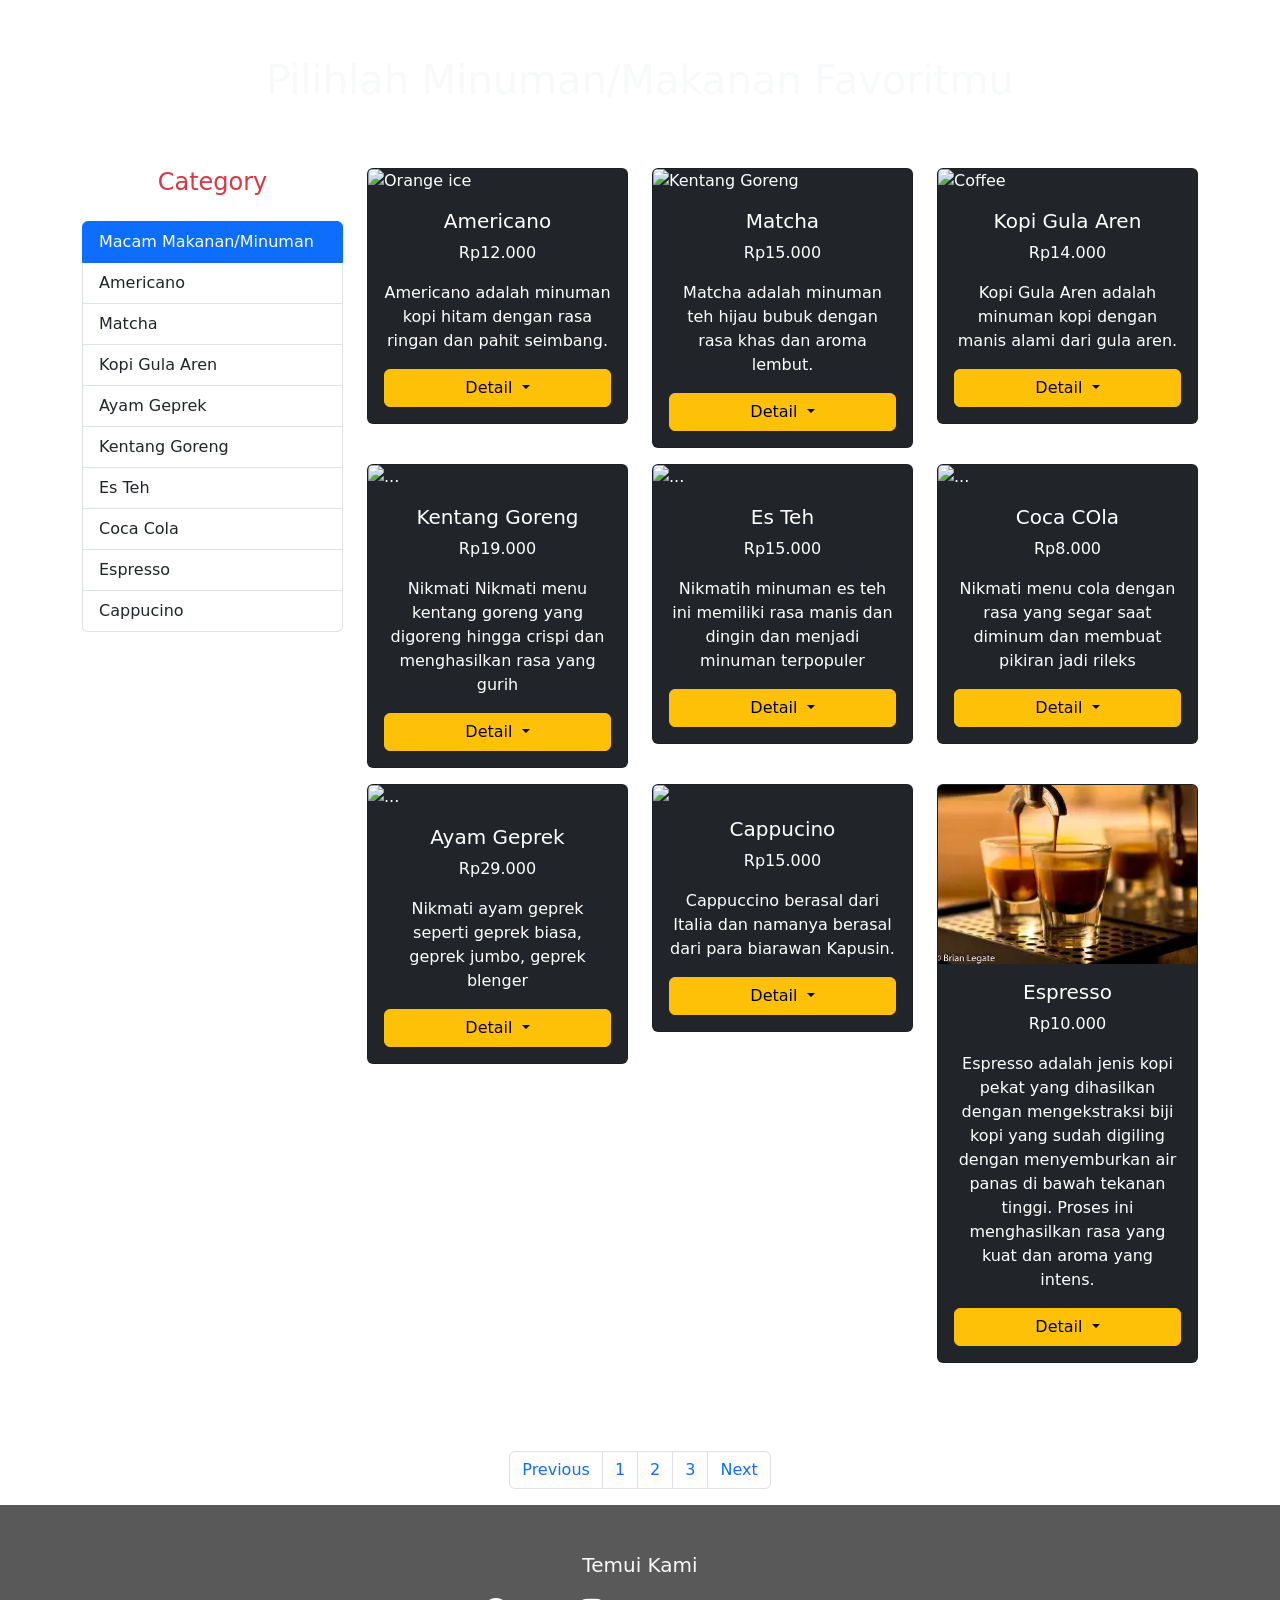
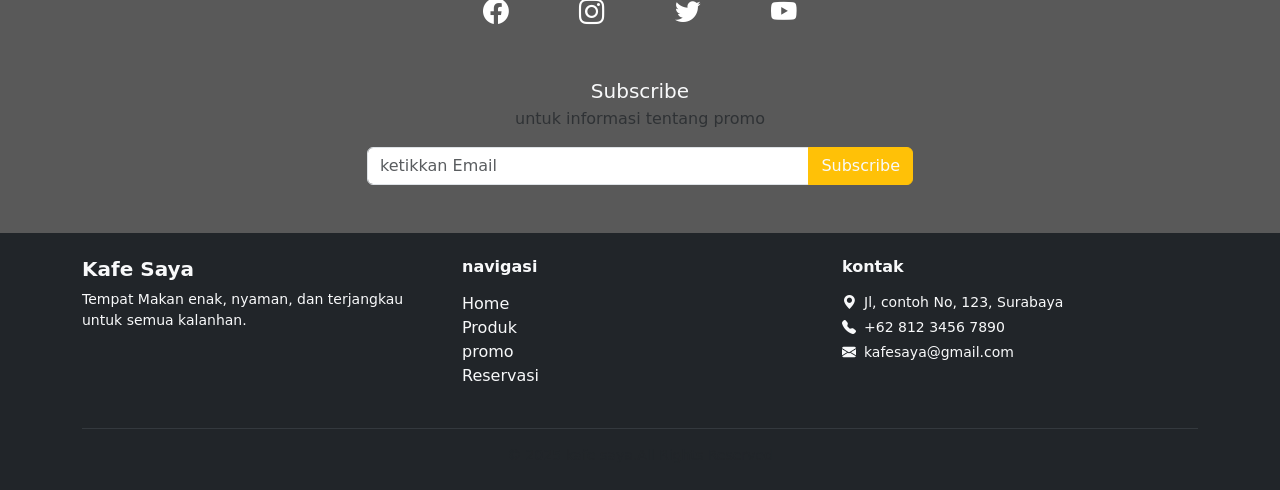
==== produk.html @ 9f68cd5d "Add files via upload" ====
<!DOCTYPE html>
<html lang="en">
<head>
    <meta charset="UTF-8">
    <meta name="viewport" content="width=device-width, initial-scale=1.0">
    <title>Produk Kami</title>
    <link href="https://cdn.jsdelivr.net/npm/bootstrap@5.3.2/dist/css/bootstrap.min.css" rel="stylesheet">
    <link rel="stylesheet" href="https://cdn.jsdelivr.net/npm/bootstrap-icons@1.11.3/font/bootstrap-icons.css">
    <link rel="stylesheet" href="https://cdn.jsdelivr.net/npm/lightbox2@2.11.4/dist/css/lightbox.min.css">
    <link rel="stylesheet" href="style.css">
</head>
<body>

    <nav class="navbar navbar-expand-lg navbar-dark my-navbar">
    <div class="container">
        <a class="navbar-brand" href="#">Produk Coffee Kami</a>
        <button class="navbar-toggler" type="button" data-bs-toggle="collapse" data-bs-target="#navbarNav">
            <span class="navbar-toggler-icon"></span>
        </button>

        <div class="collapse navbar-collapse" id="navbarNav">
            <ul class="navbar-nav ms-auto">
                <li class="nav-item">
                    <a class="nav-link" href="index.html">Home</a>
                </li>
                <li class="nav-item">
                    <a class="nav-link active" href="produk.html">Produk</a>
                </li>
                <li class="nav-item">
                    <a class="nav-link" href="#">Cart</a>
                </li>
                <li class="nav-item">
                    <a class="nav-link" href="#">Contact</a>
                </li>
            </ul>
        </div>
    </div>
</nav>
    
    <div class="container-fluid produk-banner align-items-center d-flex justify-content-center">
        <div class="container">
            <h1 class="text-light text-center mb-3">Pilihlah Minuman/Makanan Favoritmu</h1>
            <div class="col-md-8 offset-md-2">
            </div>
        </div>
    </div>

<section class="container-fluid py-5">
    <div class="container">
        <div class="row">
            <div class="col-md-4 col-lg-3 mb-5">
                <h4 class="text-danger text-center mb-4">Category</h4>
                <ul class="list-group">
                    <li class="list-group-item list-group-item active" aria-current="true">Macam Makanan/Minuman</li>
                    <li class="list-group-item">Americano</li>
                    <li class="list-group-item">Matcha</li>
                    <li class="list-group-item">Kopi Gula Aren</li>
                    <li class="list-group-item">Ayam Geprek</li>
                    <li class="list-group-item">Kentang Goreng</li>
                    <li class="list-group-item">Es Teh</li>
                    <li class="list-group-item">Coca Cola</li>
                    <li class="list-group-item">Espresso</li>
                    <li class="list-group-item">Cappucino</li>
                </ul>
            </div>

            <div class="col-md-8 col-lg-9">
                <div class="row">
                <div class="col-sm-6 col-lg-4 mb-3">
                    <div class="card bg-dark text-white">
                            <img src="https://encrypted-tbn0.gstatic.com/images?q=tbn:ANd9GcTWldJbnVcHgZyDX0f5NnvTD-dmhC1y3GeZBA&sclass=" class="card-img-top" alt="Orange ice">
                        <div class="card-body text-center">
                            <h5 class="card-title">Americano</h5>
                            <p class="mb-3">Rp12.000</p>
                            <p class="card-text">Americano adalah minuman kopi hitam dengan rasa ringan dan pahit seimbang.</p>
                            <div class="dropdown">
                                <button class="btn btn-warning dropdown-toggle w-100" data-bs-toggle="dropdown">
                                    Detail
                                </button>
                                <ul class="dropdown-menu w-100 text-center">
                                    <li><a class="dropdown-item" href="#">See Detail</a></li>
                                </ul>
                            </div>
                        </div>
                    </div>
                </div>

                <div class="col-sm-6 col-lg-4 mb-3">
                    <div class="card bg-dark text-white">
                            <img src="https://encrypted-tbn0.gstatic.com/images?q=tbn:ANd9GcS7juJFjNpxBdXdoUWJU9q0MXcysymUE7etJJyCYIxEsRcrFbBjzpikfFM&s=10class=" class="card-img-top" alt="Kentang Goreng">
                        <div class="card-body text-center">
                            <h5 class="card-title">Matcha</h5>
                            <p class="mb-3">Rp15.000</p>
                            <p class="card-text">Matcha adalah minuman teh hijau bubuk dengan rasa khas dan aroma lembut.</p>
                            <div class="dropdown">
                                <button class="btn btn-warning dropdown-toggle w-100" data-bs-toggle="dropdown">
                                    Detail
                                </button>
                                <ul class="dropdown-menu w-100 text-center">
                                    <li><a class="dropdown-item" href="#">See Detail</a></li>
                                </ul>
                            </div>
                        </div>
                    </div>
                </div>

                <div class="col-sm-6 col-lg-4 mb-3">
                    <div class="card bg-dark text-white">
                            <img src="https://encrypted-tbn0.gstatic.com/images?q=tbn:ANd9GcSMrnPlDos_T3q_jLgngLZ7jjp8VyOOwEDeLE7olFx7J_q8LfE4Gl_hUp6t&s=10class=" class="card-img-top" alt=Coffee>
                        <div class="card-body text-center">
                            <h5 class="card-title">Kopi Gula Aren</h5>
                            <p class="mb-3">Rp14.000</p>
                            <p class="card-text">Kopi Gula Aren adalah minuman kopi dengan manis alami dari gula aren. </p>
                            <div class="dropdown">
                                <button class="btn btn-warning dropdown-toggle w-100" data-bs-toggle="dropdown">
                                    Detail
                                </button>
                                <ul class="dropdown-menu w-100 text-center">
                                    <li><a class="dropdown-item" href="#">See Detail</a></li>
                                </ul>
                            </div>
                        </div>
                    </div>
                </div>

                <div class="col-sm-6 col-lg-4 mb-3">
                    <div class="card bg-dark text-white">
                            <img src="https://encrypted-tbn0.gstatic.com/images?q=tbn:ANd9GcQ9BTdIkKZku4HnwCZH9cO7-wX_0qV-tu3D4BSFptoDgw&s=10" class="card-img-top" alt="...">
                        <div class="card-body text-center">
                            <h5 class="card-title">Kentang Goreng</h5>
                            <p class="mb-3">Rp19.000</p>
                            <p class="card-text">Nikmati Nikmati menu kentang goreng yang digoreng hingga crispi dan menghasilkan rasa yang gurih</p>
                            <div class="dropdown">
                                <button class="btn btn-warning dropdown-toggle w-100" data-bs-toggle="dropdown">
                                    Detail
                                </button>
                                <ul class="dropdown-menu w-100 text-center">
                                    <li><a class="dropdown-item" href="#">See Detail</a></li>
                                </ul>
                            </div>
                        </div>
                    </div>
                </div>

                <div class="col-sm-6 col-lg-4 mb-3">
                    <div class="card bg-dark text-white">
                            <img src="https://sumbarfokus.com/wp-content/uploads/2023/10/Resep-Es-Teh.jpg" class="card-img-top" alt="...">
                        <div class="card-body text-center">
                            <h5 class="card-title">Es Teh</h5>
                            <p class="mb-3">Rp15.000</p>
                            <p class="card-text">Nikmatih minuman es teh ini memiliki rasa manis dan dingin dan menjadi minuman terpopuler</p>
                            <div class="dropdown">
                                <button class="btn btn-warning dropdown-toggle w-100" data-bs-toggle="dropdown">
                                    Detail
                                </button>
                                <ul class="dropdown-menu w-100 text-center">
                                    <li><a class="dropdown-item" href="#">See Detail</a></li>
                                </ul>
                            </div>
                        </div>
                    </div>
                </div>

                <div class="col-sm-6 col-lg-4 mb-3">
                    <div class="card bg-dark text-white">
                            <img src="https://encrypted-tbn0.gstatic.com/images?q=tbn:ANd9GcSITz3b3wFlleH8xtvlG6tWmMzm2eL1VUjYnCi0ADpAEg&s=10class=" class="card-img-top" alt="...">
                        <div class="card-body text-center">
                            <h5 class="card-title">Coca COla</h5>
                            <p class="mb-3">Rp8.000</p>
                            <p class="card-text">Nikmati menu cola dengan rasa yang segar saat diminum dan membuat pikiran jadi rileks</p>
                            <div class="dropdown">
                                <button class="btn btn-warning dropdown-toggle w-100" data-bs-toggle="dropdown">
                                    Detail
                                </button>
                                <ul class="dropdown-menu w-100 text-center">
                                    <li><a class="dropdown-item" href="#">See Detail</a></li>
                                </ul>
                            </div>
                        </div>
                    </div>
                </div>

                <div class="col-sm-6 col-lg-4 mb-3">
                    <div class="card bg-dark text-white">
                            <img src="https://encrypted-tbn0.gstatic.com/images?q=tbn:ANd9GcSKHqQd7lUmf4ZbAO3Bl_cvNBrxt5l3kUzOvtpC4yBlIcl3jVGotSxv_jEY&s=10" class="card-img-top" alt="...">
                        <div class="card-body text-center">
                            <h5 class="card-title">Ayam Geprek</h5>
                            <p class="mb-3">Rp29.000</p>
                            <p class="card-text">Nikmati ayam geprek seperti geprek biasa, geprek jumbo, geprek blenger</p>
                            <div class="dropdown">
                                <button class="btn btn-warning dropdown-toggle w-100" data-bs-toggle="dropdown">
                                    Detail
                                </button>
                                <ul class="dropdown-menu w-100 text-center">
                                    <li><a class="dropdown-item" href="#">See Detail</a></li>
                                </ul>
                            </div>
                        </div>
                    </div>
                </div>

                <div class="col-sm-6 col-lg-4 mb-3">
                    <div class="card bg-dark text-white">
                            <img src="https://th.bing.com/th/id/OIP.kbjQCtA_at72z3EldA1UmQHaFJ?w=288&h=200&c=7&r=0&o=7&pid=1.7&rm=3" class="card-img-top">
                        <div class="card-body text-center">
                            <h5 class="card-title">Cappucino</h5>
                            <p class="mb-3">Rp15.000</p>
                            <p class="card-text">Cappuccino berasal dari Italia dan namanya berasal dari para biarawan Kapusin.</p>
                            <div class="dropdown">
                                <button class="btn btn-warning dropdown-toggle w-100" data-bs-toggle="dropdown">
                                    Detail
                                </button>
                                <ul class="dropdown-menu w-100 text-center">
                                    <li><a class="dropdown-item" href="#">See Detail</a></li>
                                </ul>
                            </div>
                        </div>
                    </div>
                </div>

                <div class="col-sm-6 col-lg-4 mb-3">
                    <div class="card bg-dark text-white">
                            <img src="[data-uri]
                            EzKf6T+4+Gn7If5p8ZG3SOoh+/K8EdGSt81NrQ4/3hJwHsiGstzRyq+o9dyG/pxF+z69r3sW4nb7F+l+jqdCb1fU02eolZqCew9D/8mfpDtg3v/0kjSr7GvhiAsWawiQxBnvQPYiALFgK8C/yfxwxAf52b9eld/yvTwHv5FmQZF5mUN3oDKfVLv4Wdw8keZbSVULlRFfkQXjzQvJ2jDzrvDT25IE+UvegtxTzIHpGac7t9vcH/yLmTjt1bMHKbtpYWXzB0ds3MS4D5j7pKTAgZJQcluPZv/9TyICD36ixi7P8xYMqj72o4zTSN7krcj3aIKOdchUF0tjdeD2zQdWTur0osNiQ8CNlm+inlQVEr3EWvO4dJcTQ/7L+H45xmt5dhutbQd6j99QBmMNT4XESw0zRDeoi90yEyZZh9cjo0vvc52wEuoqTaettkAhKeBJJmXI0TDU6KVkYbWo3Nl3HOe09rflbBxhgiu9o/1eWr1DrAl+/kMJV5zOCfTialZYeTQ1khwqO+tCWyCS+E6pKZB0xHK02y69kZpiBpcPFclFmjK1avswqCDZMvt8H3OZ3vLf38SZAIZalDBk+0AoXvZLtER+7r8/rZZFyS5FOdn647GUM/dnJOm0ES+kLJ/H3+gbWIfJeHGYg9poDNzWOAXBydOIeIZpClx3bGwnOfJ00nbJOzR1v9P7sZYO2o22zIPVfBsvsKK4pEdx4IYGbXpSArBJ6VQ7J2P4ggdM36QmsMxst4rC8MU5l9B7qdctiPcCu2PJHZMkBD/FHpWGg0auHCzG1spMQGP6tMsqtvHeYidF8wBfAbLbdoC+yTNy6ASzsP6P/zQqGEvswh8+KMT88nrJCuZypXUrWYXH2rOBAPiAezo3NeN+wBqEIMbZAXkrZP3CY3u9zamMiA125EgG93OPRnYazBcU8saF36GFslaR9VpLYce3CbrKXollu9JQT0ja+RMBokklwPBIbRV+t+zEKPJKRpANV4F9EpvBz3miFJKuANarD3QX0+aKj71fVtBl/VPymLq0lOy/9OtlW/bhwuroqKqcxUkaWxjbBg7yz8E0mT5NLiNwJfEPZcDIkicoL6vdA7L8CIa99wqrC9RwgDoXftdEv5OHMH1ZAa2mBxu/ugdpUFJCW4KO0wyNd13GLSZA6aKkKBTwiGCAJ1sjqmLlGrW28vKGOgvTx3w0J7kno1CNaQsIA7/YZhzbALO+bYfqYacgFsl0Yh1toT7SPPOx+Qzzwy3e1hzjnBUN0qVGSjij12h1/EFmtYMSMDmRGzz4QAFownKC0qdYjG8nNDm2gbZAq0A5nRVHHVXkA2xr4cHRcJXoBCAAAA" class="card-img-top">
                        <div class="card-body text-center">
                            <h5 class="card-title">Espresso</h5>
                            <p class="mb-3">Rp10.000</p>
                            <p class="card-text">Espresso adalah jenis kopi pekat yang dihasilkan dengan mengekstraksi biji kopi 
                                yang sudah digiling dengan menyemburkan air panas di bawah tekanan tinggi. 
                                Proses ini menghasilkan rasa yang kuat dan aroma yang intens. </p>
                            <div class="dropdown">
                                <button class="btn btn-warning dropdown-toggle w-100" data-bs-toggle="dropdown">
                                    Detail
                                </button>
                                <ul class="dropdown-menu w-100 text-center">
                                    <li><a class="dropdown-item" href="#">See Detail</a></li>
                                </ul>
                            </div>
                        </div>
                    </div>
                </div>

            </div>
        </div>
    </section>

<div class="container">
    <nav aria-label="Page navigation example">
        <ul class="pagination text-center justify-content-center mt-4">
            <li class="page-item">
                <a class="page-link" href="#">Previous</a></li>
            <li class="page-item">
                <a class="page-link" href="#">1</a></li>
            <li class="page-item">
                <a class="page-link" href="#">2</a></li>
            <li class="page-item">
                <a class="page-link" href="#">3</a></li>
            <li class="page-item">
                <a class="page-link" href="#">Next</a></li>
        </ul>
    </nav>
</div>

<!--Section Subscribe-->
    <div class="container-fluid py-5 footer">
      <div class="container">


        <h5 class="text-center text-light mb-3">Temui Kami</h5>
        <div class="d-flex justify-content-center mb-5" style="gap: 70px">
          <a href="https://facebook.com/uername" target="_blank" class="social-icon">
            <i class="bi bi-facebook"></i>
          </a>
          <a href="https://instagram.com/username" target="_blank" class="social-icon">
            <i class="bi bi-instagram"></i>
          </a>
          <a href="https://twitter.com/username" target="_blank" class="social-icon">
            <i class="bi bi-twitter"></i>
          </a>
          <a href="https://youtube.com/@username" target="_blank" class="social-icon">
            <i class="bi bi-youtube"></i>
          </a>
        </div>
        <h5 class="text-center text-light mb-1">Subscribe</h5>
        <p class="text-center text-muted mb-3">untuk informasi tentang promo</p>

        <div class="row justify-content-center">
          <div class="col-md-6">
            <div class="input-group">
              <input type="email" class="form-control" placeholder="ketikkan Email">
              <button class="btn btn-warning text-light">Subscribe</button>
            </div>
          </div>
        </div>
      </div>
    </div>

    <!--Footer-->
    <footer class="bg-dark text-light py-4">
      <div class="container">
        <div class="row text-center text-md-start">
          <div class="col-md-4 mb-3 mb-md-0">
            <h5 class="fw-bold">Kafe Saya</h5>
            <p class="text-light small">Tempat Makan enak, nyaman, dan terjangkau untuk semua kalanhan.</p>
          </div>
          <div class="col-md-4 mb-3 mb-md-0">
            <h6 class="fw-bold mb-3">navigasi</h6>
            <ul class="list-unstyled">
              <li><a href="#" class="text-light text-decoration-none">Home</a></li>
              <li><a href="#" class="text-light text-decoration-none">Produk</a></li>
              <li><a href="#" class="text-light text-decoration-none">promo</a></li>
              <li><a href="#" class="text-light text-decoration-none">Reservasi</a></li>
            </ul>
          </div>
          <div class="col-md-4">
            <h6 class="fw-bold mb-3">kontak</h6>
            <ul class="list-unstyled text-light small">
              <li class="mb-1"><i class="bi bi-geo-alt-fill me-2"></i>Jl, contoh No, 123, Surabaya</li>
              <li class="mb-1"><i class="bi bi-telephone-fill me-2"></i>+62 812 3456 7890</li>
              <li><i class="bi bi-envelope-fill me-2"></i>kafesaya@gmail.com</li>
            </ul>
          </div>
        </div>
        <hr class="border-secondary mt-4 mb-3">
        <p class="text-center text-muted small mb-0">
          &copy; 2025 kafe saya.All Rights Reserved
        </p>
      </div>
    </footer>

    <script src="https://cdn.jsdelivr.net/npm/lightbox2@2.11.4/dist/js/lightbox-plus-jquery.min.js"></script>
    <script src="https://code.jquery.com/jquery-3.5.1.slim.min.js"></script>
    <script src="https://cdn.jsdelivr.net/npm/bootstrap@5.3.2/dist/js/bootstrap.bundle.min.js"></script>
</body>
</html>
---- style.css ----
.banner{
    height: 100vh;
    background: linear-gradient(rgba(0,0,0,0.4)),url(Background.jpeg);
    background-size: cover;
    background-color: cover;
    background-position: center;
}

.card:hover {
  transform: scale(1.05);
  transition: 0.3s;
  box-shadow: 0 4px 8px rgba(0. 0. 0. 0.2);
}

.icon-service{
    width: 90px;
    height: 90px;
    border: solid#fff;
    border-radius: 50%;
    color: #fff;
}
.background-service{
  height: auto;
  background: #000;
}

.testimony {
  background-color: rgb(114, 2, 114)
}
.testimony-card {
  background: rgba(255, 255, 255, 0.07)!important;
  border: 1px solid rgba(255, 255, 255, 0.15);
  border-radius: 16px;
  padding: 28px;
  transition: .3s;
  height: 100%;
}
.testimony-card .quote-icon {
  font-size: 2rem;
  color: rgba(255, 255, 255, 0.13);
  line-height: 1;
  margin-bottom: rgba(255, 255, 255, 0.3);
}
.testimony-card h5 {
  font-size: 1rem;
  font-weight: 700;
  color: #fff;
  margin-bottom: 4px;
}
.testimony-card {
    background: rgba(255, 255, 255, 0.07) !important;
    border: 1px solid rgba(255, 255, 255, 0.15) !important;
    border-radius: 16px;
    padding: 28px;
    transition: 0.3s;
    height: 100%;
}

.testimony-card .author {
    font-size: 0.8rem;
    color: rgba(255, 255, 255, 0.55);
    margin-bottom: 12px;
}

.testimony-card p {
    font-size: 0.88rem;
    color: rgba(255, 255, 255, 0.8);
    line-height: 1.6;
    margin-bottom: 0;
}

.testimony-card .stars {
    color: #FFC107;
    font-size: 0.85rem;
    margin-bottom: 12px;
}
.testimony-card:hover {
    transform: translateY(-6px);
    background: rgba(255, 255, 255, 0.13);
    border-color: rgba(255, 255, 255, 0.3);
}
.testimony-card .quote-icon {
    font-size: 2rem;
    color: rgba(255, 255, 255, 0.3);
    line-height: 1;
    margin-bottom: 10px;
}
.footer {
  background-color: #595959;
}
.footer .social-icon {
  font-size: 1.6rem;
  color: #fff;
  transition: .3s;
}
.footer .social-icon:hover {
  color: #FFC107;
}
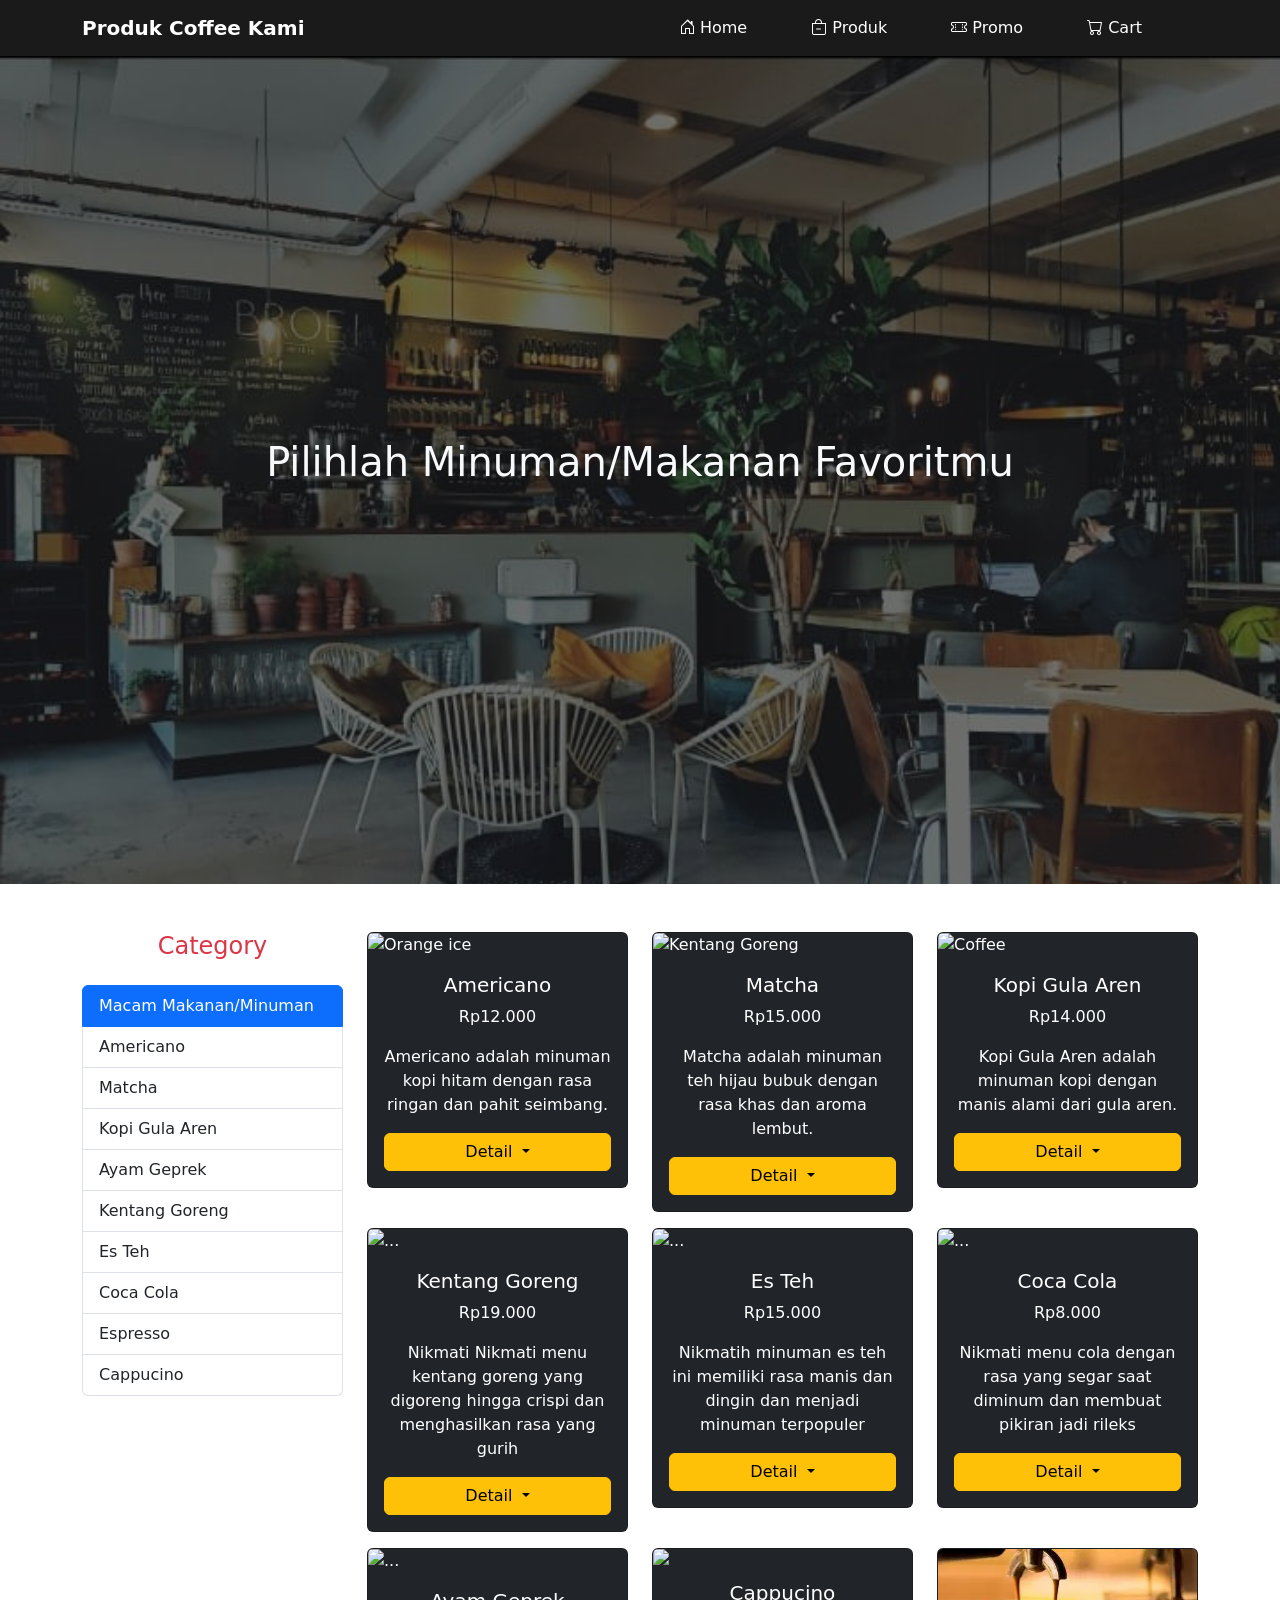
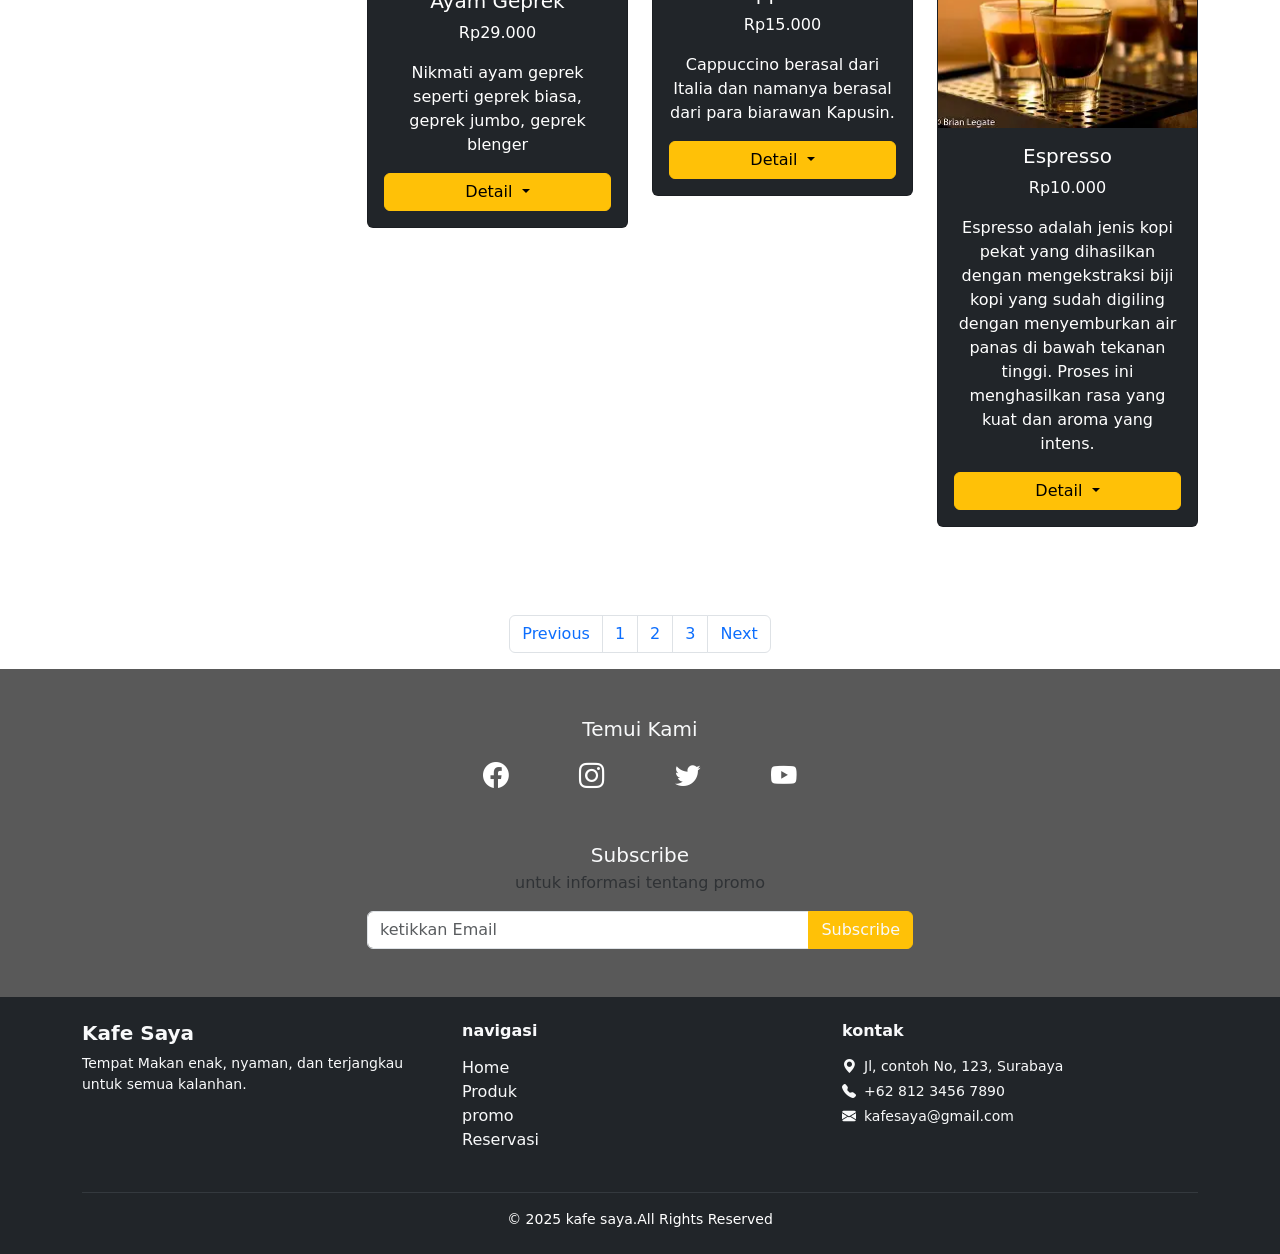
==== commit 52e0b2eb: "Add files via upload" ====
--- a/produk.html
+++ b/produk.html
@@ -20,19 +20,25 @@
 
         <div class="collapse navbar-collapse" id="navbarNav">
             <ul class="navbar-nav ms-auto">
-                <li class="nav-item">
-                    <a class="nav-link" href="index.html">Home</a>
-                </li>
-                <li class="nav-item">
-                    <a class="nav-link active" href="produk.html">Produk</a>
-                </li>
-                <li class="nav-item">
-                    <a class="nav-link" href="#">Cart</a>
-                </li>
-                <li class="nav-item">
-                    <a class="nav-link" href="#">Contact</a>
-                </li>
-            </ul>
+            <li class="nav-item me-5">
+              <a href="index.html" class="nav-link"
+                ><i class="bi bi-house-door"></i> Home</a
+              >
+            </li>
+            <li class="nav-item me-5">
+              <a href="produk.html" class="nav-link"
+                ><i class="bi bi-bag-dash"></i> Produk</a
+              >
+            </li>
+            <li class="nav-item me-5">
+              <a href="promo.html" class="nav-link active"
+                ><i class="bi bi-ticket-perforated"></i> Promo</a
+              >
+            </li>
+            <li class="nav-item me-5">
+              <a href="cart.html" class="nav-link"><i class="bi bi-cart"></i> Cart</a>
+            </li>
+          </ul>
         </div>
     </div>
 </nav>
@@ -165,7 +171,7 @@
                     <div class="card bg-dark text-white">
                             <img src="https://encrypted-tbn0.gstatic.com/images?q=tbn:ANd9GcSITz3b3wFlleH8xtvlG6tWmMzm2eL1VUjYnCi0ADpAEg&s=10class=" class="card-img-top" alt="...">
                         <div class="card-body text-center">
-                            <h5 class="card-title">Coca COla</h5>
+                            <h5 class="card-title">Coca Cola</h5>
                             <p class="mb-3">Rp8.000</p>
                             <p class="card-text">Nikmati menu cola dengan rasa yang segar saat diminum dan membuat pikiran jadi rileks</p>
                             <div class="dropdown">
--- a/style.css
+++ b/style.css
@@ -95,4 +95,93 @@
 }
 .footer .social-icon:hover {
   color: #FFC107;
+}
+
+.produk-banner {
+  background-position: center center;
+  height: 92vh;
+  background: linear-gradient(rgba(0, 0, 0, 0.5), rgba(0, 0, 0, 0.5)), url('Background.jpeg');
+  background-size: cover;
+  background-repeat: no-repeat;
+  display: flex;
+  align-items: center;
+  justify-content: center;
+}
+.my-navbar{
+    background-color: #191a19;
+}
+
+.navbar-brand{
+    font-weight: bold;
+}
+
+.nav-link{
+    color: white !important;
+}
+
+.nav-link:hover{
+    color: #ffc107 !important;
+}
+footer .text-muted {
+    color: white !important;
+}
+
+
+.my-navbar{
+    background-color: #191a19;
+}
+.promo-section{
+    animation: fadeSlideIn 0.4s ease both;
+}
+@keyframes fadeSlideIn {
+    from{
+        opacity: 0;
+        transform: translateY(20px);
+    }
+    to {
+        opacity: 1;
+        transform: translateY(0);
+    }
+}
+.promo-section .hovered-card {
+    opacity:0;
+    animation: fadeSlideIn 0.4s ease forwards;
+}
+promo-section .hovered-card:nth-child(1) {
+    animation-delay: 0.05s;
+}
+promo-section .hovered-card:nth-child(2) {
+    animation-delay: 0.1s;
+}
+promo-section .hovered-card:nth-child(3) {
+    animation-delay: 0.15s;
+}
+promo-section .hovered-card:nth-child(4) {
+    animation-delay: 0.2s;
+}
+promo-section .hovered-card:nth-child(5) {
+    animation-delay: 0.25s;
+}
+promo-section .hovered-card:nth-child(6) {
+    animation-delay: 0.3s;
+}
+promo-section .hovered-card:nth-child(7) {
+    animation-delay: 0.35s;
+}
+promo-section .hovered-card:nth-child(8) {
+    animation-delay: 0.4s;
+}
+
+.filter-btn {
+    transition:
+    background-color 0.25s ease,
+    color 0,25s ease,
+    transform o.15 ease,
+    box-shadow 0.25s ease;
+}
+.filter-btn:active {
+    transform: scale(0.95);
+}
+.filter-btn:active {
+    box-shadow: 04px 14px rgba(255, 193, 7, 0.45);
 }
